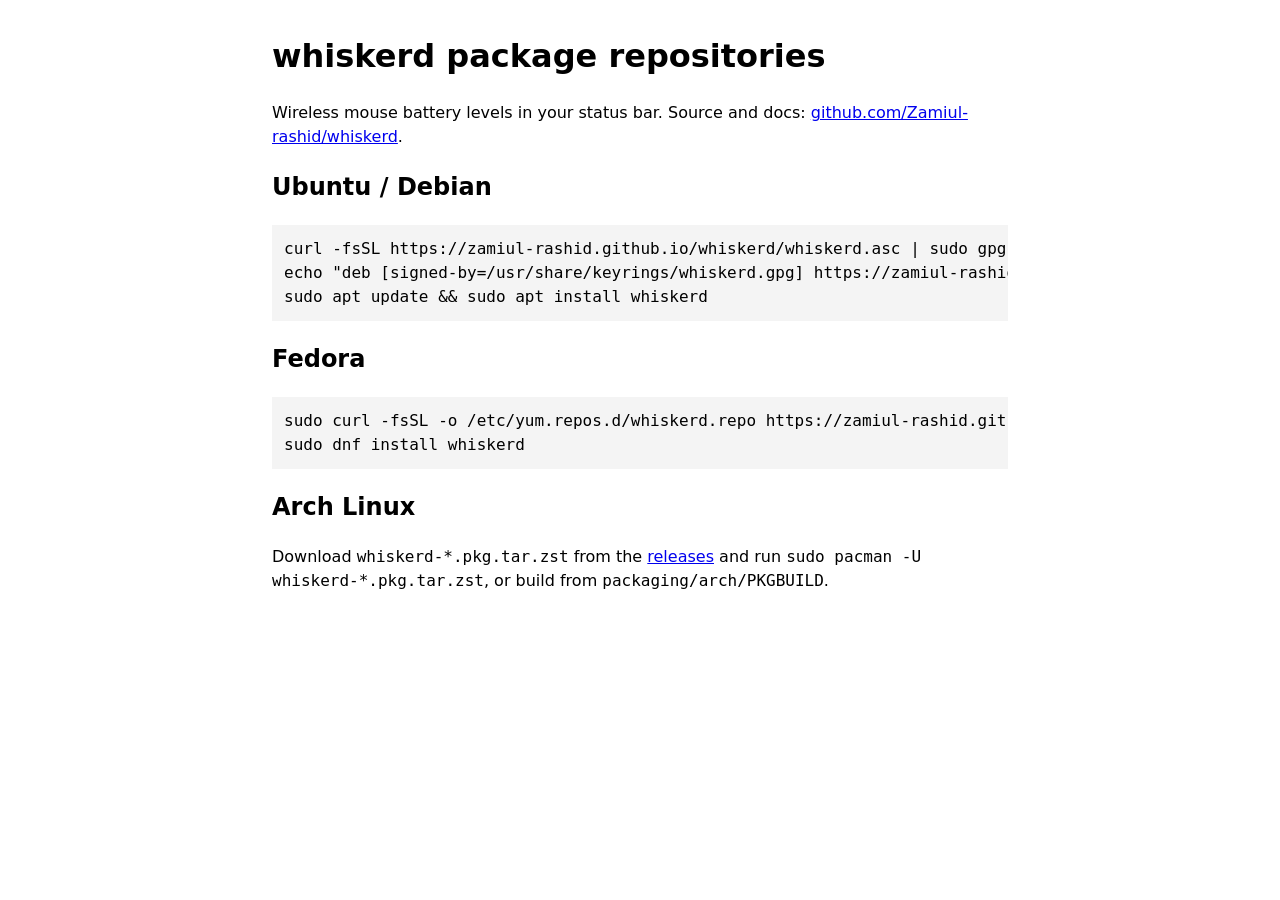
==== index.html @ 5b9346a3 "repo: v0.1.0" ====
<!doctype html>
<meta charset="utf-8">
<title>whiskerd packages</title>
<style>body{font:16px/1.5 system-ui,sans-serif;max-width:46rem;margin:2rem auto;padding:0 1rem}pre{background:#f4f4f4;padding:.75rem;overflow-x:auto}</style>
<h1>whiskerd package repositories</h1>
<p>Wireless mouse battery levels in your status bar. Source and docs:
<a href="https://github.com/Zamiul-rashid/whiskerd">github.com/Zamiul-rashid/whiskerd</a>.</p>
<h2>Ubuntu / Debian</h2>
<pre>curl -fsSL https://zamiul-rashid.github.io/whiskerd/whiskerd.asc | sudo gpg --dearmor -o /usr/share/keyrings/whiskerd.gpg
echo "deb [signed-by=/usr/share/keyrings/whiskerd.gpg] https://zamiul-rashid.github.io/whiskerd/apt stable main" | sudo tee /etc/apt/sources.list.d/whiskerd.list
sudo apt update && sudo apt install whiskerd</pre>
<h2>Fedora</h2>
<pre>sudo curl -fsSL -o /etc/yum.repos.d/whiskerd.repo https://zamiul-rashid.github.io/whiskerd/rpm/whiskerd.repo
sudo dnf install whiskerd</pre>
<h2>Arch Linux</h2>
<p>Download <code>whiskerd-*.pkg.tar.zst</code> from the
<a href="https://github.com/Zamiul-rashid/whiskerd/releases">releases</a> and run
<code>sudo pacman -U whiskerd-*.pkg.tar.zst</code>, or build from <code>packaging/arch/PKGBUILD</code>.</p>
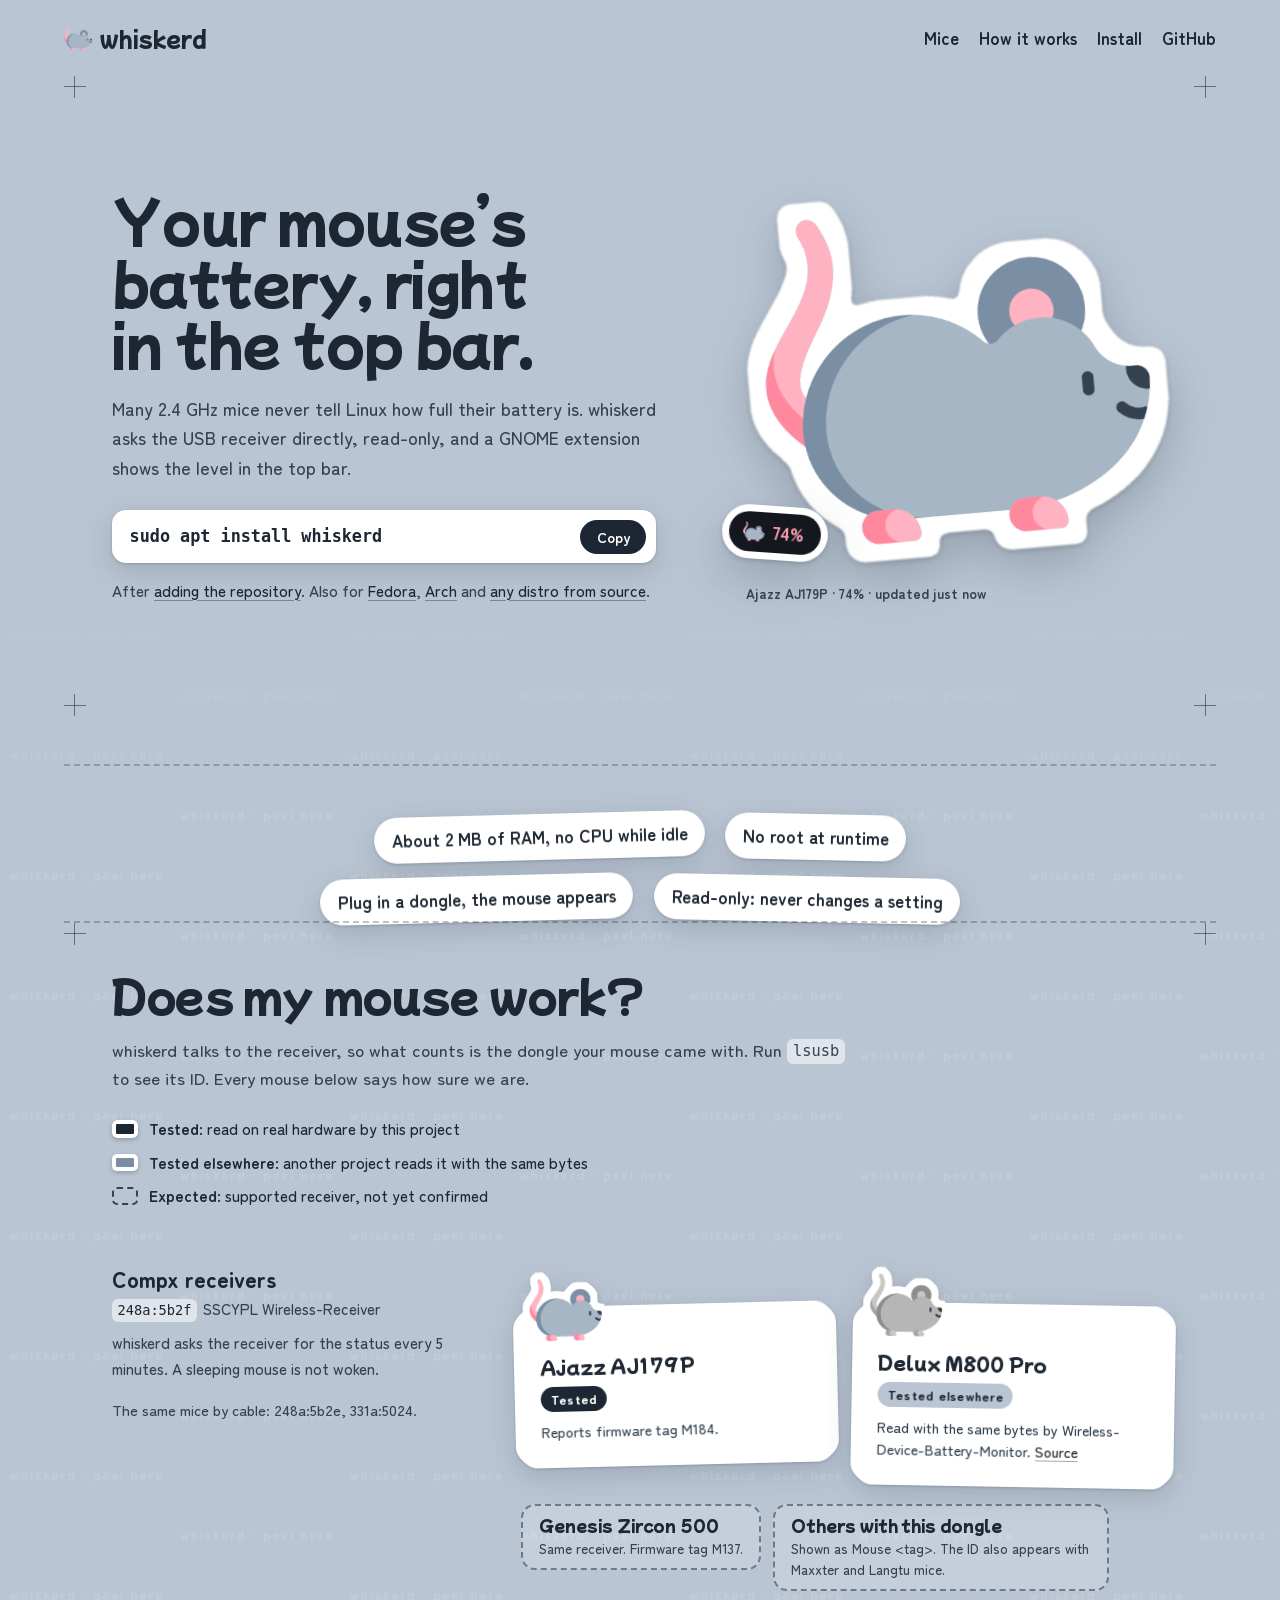
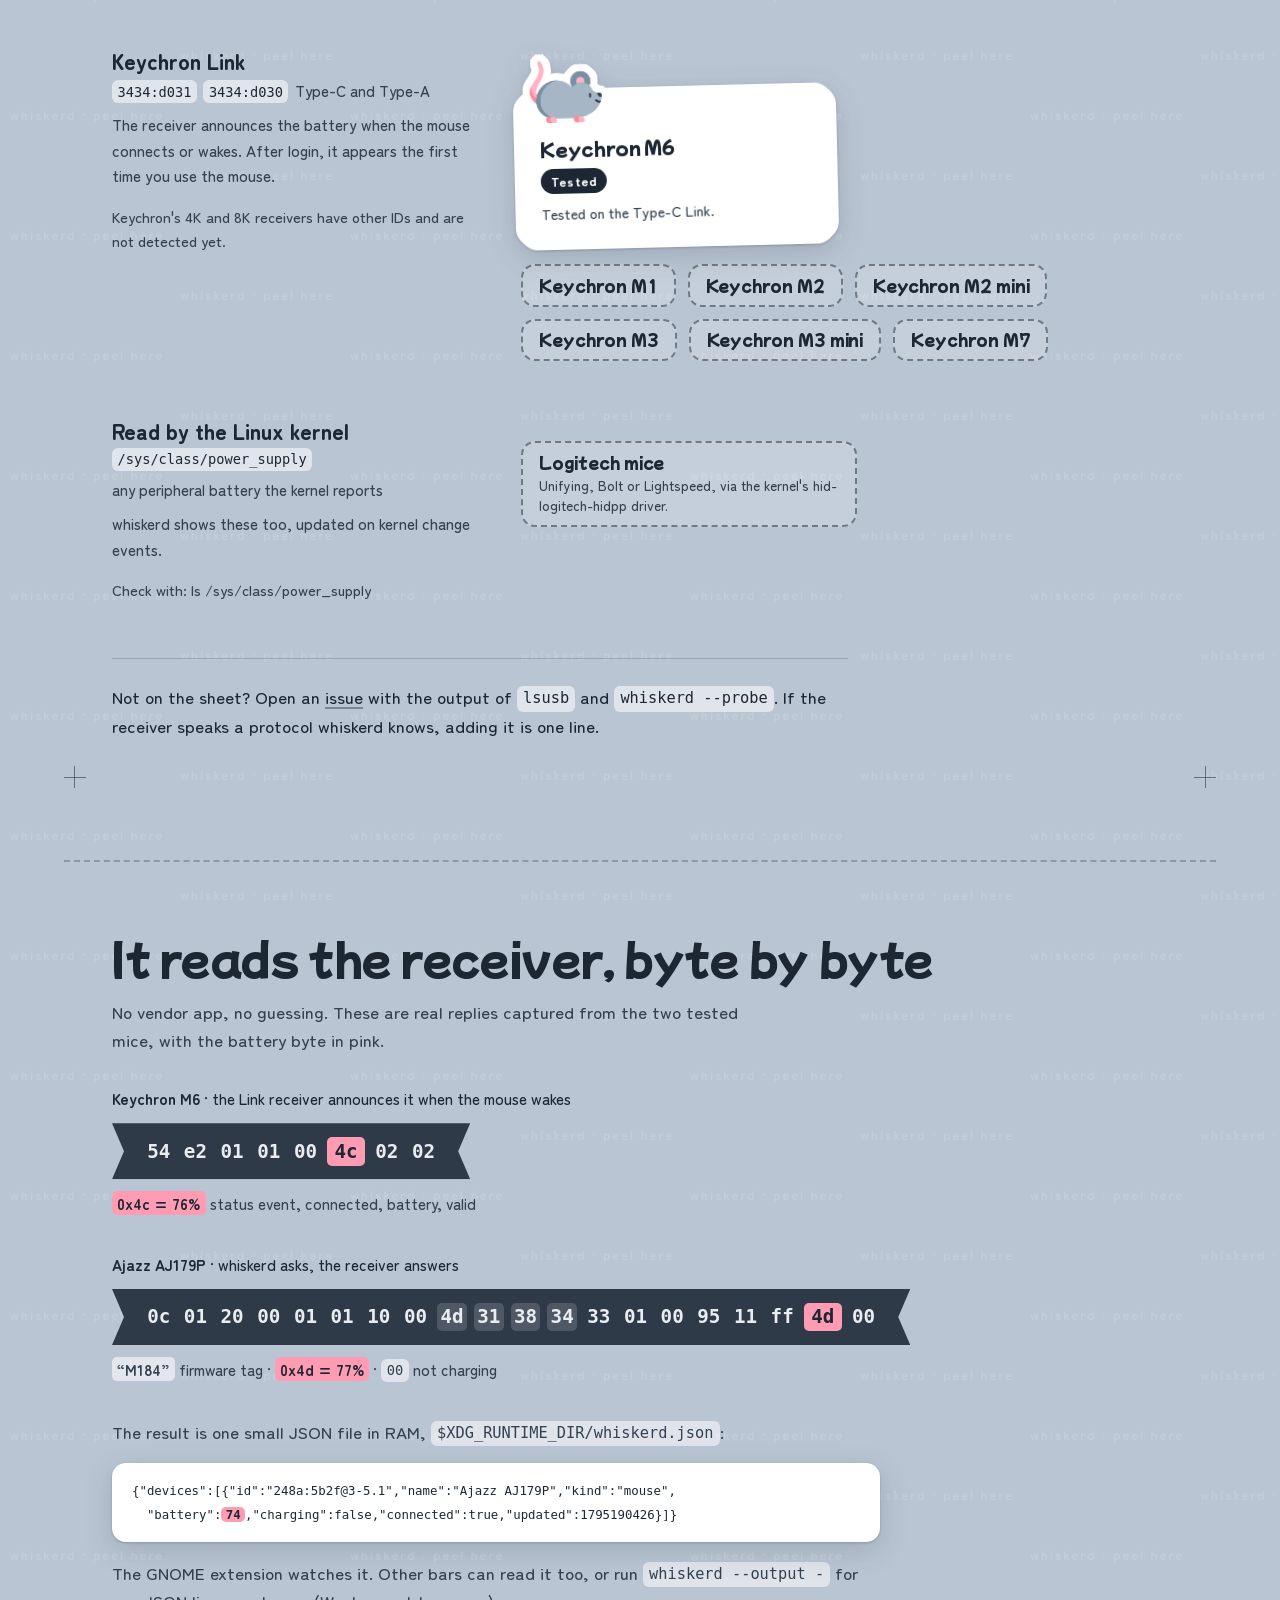
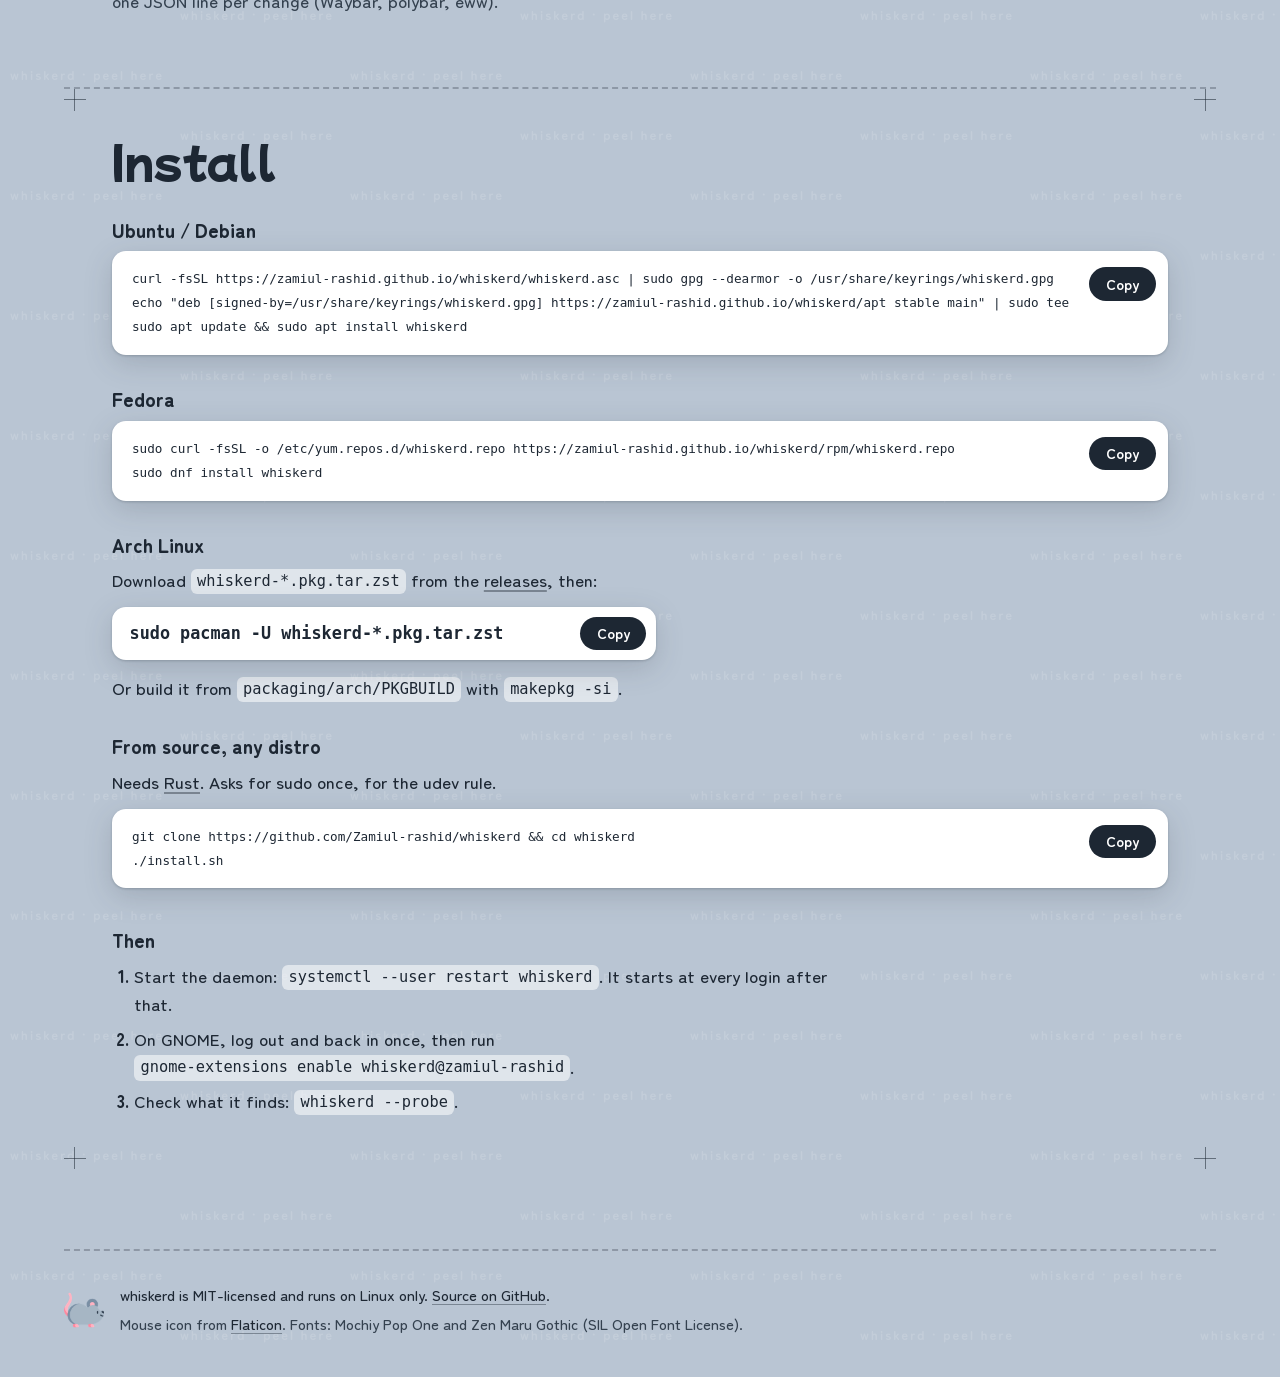
==== commit 526d212d: "website: 235dc54" ====
--- a/index.html
+++ b/index.html
@@ -1,18 +1,253 @@
 <!doctype html>
+<html lang="en">
+<head>
 <meta charset="utf-8">
-<title>whiskerd packages</title>
-<style>body{font:16px/1.5 system-ui,sans-serif;max-width:46rem;margin:2rem auto;padding:0 1rem}pre{background:#f4f4f4;padding:.75rem;overflow-x:auto}</style>
-<h1>whiskerd package repositories</h1>
-<p>Wireless mouse battery levels in your status bar. Source and docs:
-<a href="https://github.com/Zamiul-rashid/whiskerd">github.com/Zamiul-rashid/whiskerd</a>.</p>
-<h2>Ubuntu / Debian</h2>
-<pre>curl -fsSL https://zamiul-rashid.github.io/whiskerd/whiskerd.asc | sudo gpg --dearmor -o /usr/share/keyrings/whiskerd.gpg
+<meta name="viewport" content="width=device-width, initial-scale=1">
+<title>whiskerd: your wireless mouse's battery in the Linux top bar</title>
+<meta name="description" content="Wireless mouse battery levels in your Linux top bar, read straight from the USB receiver.">
+<meta name="theme-color" content="#b9c5d3">
+<link rel="icon" type="image/png" href="https://zamiul-rashid.github.io/whiskerd/favicon.png">
+<link rel="preload" href="https://zamiul-rashid.github.io/whiskerd/fonts/mochiy-pop-one-400.woff2" as="font" type="font/woff2" crossorigin>
+<link rel="stylesheet" href="https://zamiul-rashid.github.io/whiskerd/style.css?h=15bb3c3ffa8b542f92e1">
+<meta property="og:title" content="whiskerd">
+<meta property="og:description" content="Wireless mouse battery levels in your Linux top bar, read straight from the USB receiver.">
+<meta property="og:image" content="https://zamiul-rashid.github.io/whiskerd/img/mouse-sticker.png">
+</head>
+<body>
+<a class="skip" href="#mice">Skip to compatible mice</a>
+
+<header class="masthead">
+  <a class="wordmark" href="https://zamiul-rashid.github.io/whiskerd"><img src="https://zamiul-rashid.github.io/whiskerd/img/mouse-128.png" alt="" width="28" height="28">whiskerd</a>
+  <nav aria-label="Sections">
+    <a href="#mice">Mice</a>
+    <a href="#how">How it works</a>
+    <a href="#install">Install</a>
+    <a href="https://github.com/Zamiul-rashid/whiskerd">GitHub</a>
+  </nav>
+</header>
+
+<main>
+<section class="hero sheet" aria-labelledby="hero-title">
+  <div class="hero-copy">
+    <h1 id="hero-title">Your mouse’s battery, right in the top bar.</h1>
+    <p class="lede">Many 2.4&nbsp;GHz mice never tell Linux how full their battery is. whiskerd asks
+      the USB receiver directly, read-only, and a GNOME extension shows the level in the top bar.</p>
+    <div class="strip" data-copy>
+      <code>sudo apt install whiskerd</code>
+      <button type="button" class="copy">Copy</button>
+    </div>
+    <p class="strip-note">After <a href="#apt">adding the repository</a>. Also for
+      <a href="#fedora">Fedora</a>, <a href="#arch">Arch</a> and <a href="#source">any distro from source</a>.</p>
+  </div>
+
+  <div class="hero-art" aria-hidden="true">
+    <img class="mascot" src="https://zamiul-rashid.github.io/whiskerd/img/mouse-sticker.png" alt="" width="564" height="492">
+    <div class="topbar-sticker">
+      <img src="https://zamiul-rashid.github.io/whiskerd/img/mouse-128.png" alt="" width="22" height="22"><b>74%</b>
+    </div>
+    <p class="tb-caption">Ajazz AJ179P · 74% · updated just now</p>
+  </div>
+  <p class="sr-only">Illustration: whiskerd in the GNOME top bar, a small mouse icon and 74%.</p>
+</section>
+
+<ul class="facts" aria-label="At a glance">
+  <li>About 2&nbsp;MB of RAM, no CPU while idle</li>
+  <li>No root at runtime</li>
+  <li>Plug in a dongle, the mouse appears</li>
+  <li>Read-only: never changes a setting</li>
+</ul>
+
+<section id="mice" class="mice sheet" aria-labelledby="mice-title">
+  <div class="section-head">
+    <h2 id="mice-title">Does my mouse work?</h2>
+    <p>whiskerd talks to the receiver, so what counts is the dongle your mouse came with. Run
+      <code>lsusb</code> to see its ID. Every mouse below says how sure we are.</p>
+    <ul class="legend">
+      <li><span class="chip chip-tested"></span><span><b>Tested</b>: read on real hardware by this project</span></li>
+      <li><span class="chip chip-elsewhere"></span><span><b>Tested elsewhere</b>: another project reads it with the same bytes</span></li>
+      <li><span class="chip chip-expected"></span><span><b>Expected</b>: supported receiver, not yet confirmed</span></li>
+    </ul>
+  </div>
+  <div class="group">
+    <div class="group-aside">
+    <div class="group-head">
+      <h3>Compx receivers</h3>
+      <p class="ids"><code>248a:5b2f</code><span>SSCYPL Wireless-Receiver</span></p>
+      <p class="group-how">whiskerd asks the receiver for the status every 5 minutes. A sleeping mouse is not woken.</p>
+    </div>
+    <p class="group-foot">The same mice by cable: 248a:5b2e, 331a:5024.</p>
+    </div>
+    <div class="group-body">
+    <ul class="stickers">
+      <li class="sticker-wrap ev-tested">
+        <div class="sticker">
+          <img src="https://zamiul-rashid.github.io/whiskerd/img/mouse-128.png" alt="" width="72" height="72">
+          <div class="label">
+            <h4>Ajazz AJ179P</h4>
+            <p class="ev">Tested</p><p class="note">Reports firmware tag M184.</p>
+          </div>
+        </div>
+      </li>
+      <li class="sticker-wrap ev-elsewhere">
+        <div class="sticker">
+          <img src="https://zamiul-rashid.github.io/whiskerd/img/mouse-128.png" alt="" width="72" height="72">
+          <div class="label">
+            <h4>Delux M800 Pro</h4>
+            <p class="ev">Tested elsewhere</p><p class="note">Read with the same bytes by Wireless-Device-Battery-Monitor. <a href="https://github.com/krisgfx9/Wireless-Device-Battery-Monitor/pull/156">Source</a></p>
+          </div>
+        </div>
+      </li>
+    </ul>
+    <ul class="dielines" aria-label="Expected to work">
+      <li><h4>Genesis Zircon 500</h4><p class="note">Same receiver. Firmware tag M137.</p></li>
+      <li><h4>Others with this dongle</h4><p class="note">Shown as Mouse &lt;tag&gt;. The ID also appears with Maxxter and Langtu mice.</p></li>
+    </ul>
+    </div>
+  </div>
+  <div class="group">
+    <div class="group-aside">
+    <div class="group-head">
+      <h3>Keychron Link</h3>
+      <p class="ids"><code>3434:d031</code><code>3434:d030</code><span>Type-C and Type-A</span></p>
+      <p class="group-how">The receiver announces the battery when the mouse connects or wakes. After login, it appears the first time you use the mouse.</p>
+    </div>
+    <p class="group-foot">Keychron&#39;s 4K and 8K receivers have other IDs and are not detected yet.</p>
+    </div>
+    <div class="group-body">
+    <ul class="stickers">
+      <li class="sticker-wrap ev-tested">
+        <div class="sticker">
+          <img src="https://zamiul-rashid.github.io/whiskerd/img/mouse-128.png" alt="" width="72" height="72">
+          <div class="label">
+            <h4>Keychron M6</h4>
+            <p class="ev">Tested</p><p class="note">Tested on the Type-C Link.</p>
+          </div>
+        </div>
+      </li>
+    </ul>
+    <ul class="dielines" aria-label="Expected to work">
+      <li><h4>Keychron M1</h4></li>
+      <li><h4>Keychron M2</h4></li>
+      <li><h4>Keychron M2 mini</h4></li>
+      <li><h4>Keychron M3</h4></li>
+      <li><h4>Keychron M3 mini</h4></li>
+      <li><h4>Keychron M7</h4></li>
+    </ul>
+    </div>
+  </div>
+  <div class="group">
+    <div class="group-aside">
+    <div class="group-head">
+      <h3>Read by the Linux kernel</h3>
+      <p class="ids"><code>/sys/class/power_supply</code><span>any peripheral battery the kernel reports</span></p>
+      <p class="group-how">whiskerd shows these too, updated on kernel change events.</p>
+    </div>
+    <p class="group-foot">Check with: ls /sys/class/power_supply</p>
+    </div>
+    <div class="group-body">
+    <ul class="stickers">
+    </ul>
+    <ul class="dielines" aria-label="Expected to work">
+      <li><h4>Logitech mice</h4><p class="note">Unifying, Bolt or Lightspeed, via the kernel&#39;s hid-logitech-hidpp driver.</p></li>
+    </ul>
+    </div>
+  </div>
+
+  <p class="missing">Not on the sheet? Open an <a href="https://github.com/Zamiul-rashid/whiskerd/issues/new">issue</a> with the output of
+    <code>lsusb</code> and <code>whiskerd --probe</code>. If the receiver speaks a protocol whiskerd knows,
+    adding it is one line.</p>
+</section>
+
+<section id="how" class="how" aria-labelledby="how-title">
+  <h2 id="how-title">It reads the receiver, byte by byte</h2>
+  <p class="how-intro">No vendor app, no guessing. These are real replies captured from the two tested mice,
+    with the battery byte in pink.</p>
+
+  <figure class="tape">
+    <figcaption><b>Keychron M6</b> · the Link receiver announces it when the mouse wakes</figcaption>
+    <div class="bytes" role="img" aria-label="Bytes 54 e2 01 01 00 4c 02 02. Byte 4c is the battery: 76 percent.">
+      <span>54</span><span>e2</span><span>01</span><span>01</span><span>00</span><span class="hot">4c</span><span>02</span><span>02</span>
+    </div>
+    <p class="decode"><span class="hot-text">0x4c = 76%</span> status event, connected, battery, valid</p>
+  </figure>
+
+  <figure class="tape">
+    <figcaption><b>Ajazz AJ179P</b> · whiskerd asks, the receiver answers</figcaption>
+    <div class="bytes" role="img" aria-label="Reply bytes with firmware tag M184, battery byte 4d which is 77 percent, and charge state 00 meaning not charging.">
+      <span>0c</span><span>01</span><span>20</span><span>00</span><span>01</span><span>01</span><span>10</span><span>00</span><span class="tag">4d</span><span class="tag">31</span><span class="tag">38</span><span class="tag">34</span><span>33</span><span>01</span><span>00</span><span>95</span><span>11</span><span>ff</span><span class="hot">4d</span><span>00</span>
+    </div>
+    <p class="decode"><span class="tag-text">“M184”</span> firmware tag · <span class="hot-text">0x4d = 77%</span> · <code>00</code> not charging</p>
+  </figure>
+
+  <div class="json">
+    <p>The result is one small JSON file in RAM, <code>$XDG_RUNTIME_DIR/whiskerd.json</code>:</p>
+    <pre><code>{"devices":[{"id":"248a:5b2f@3-5.1","name":"Ajazz AJ179P","kind":"mouse",
+  "battery":<span class="hot-text">74</span>,"charging":false,"connected":true,"updated":1795190426}]}</code></pre>
+    <p>The GNOME extension watches it. Other bars can read it too, or run <code>whiskerd --output -</code>
+      for one JSON line per change (Waybar, polybar, eww).</p>
+  </div>
+</section>
+
+<section id="install" class="install sheet" aria-labelledby="install-title">
+  <h2 id="install-title">Install</h2>
+
+  <div class="distro" id="apt">
+    <h3>Ubuntu / Debian</h3>
+    <div class="strip strip-block" data-copy>
+      <pre><code>curl -fsSL https://zamiul-rashid.github.io/whiskerd/whiskerd.asc | sudo gpg --dearmor -o /usr/share/keyrings/whiskerd.gpg
 echo "deb [signed-by=/usr/share/keyrings/whiskerd.gpg] https://zamiul-rashid.github.io/whiskerd/apt stable main" | sudo tee /etc/apt/sources.list.d/whiskerd.list
-sudo apt update && sudo apt install whiskerd</pre>
-<h2>Fedora</h2>
-<pre>sudo curl -fsSL -o /etc/yum.repos.d/whiskerd.repo https://zamiul-rashid.github.io/whiskerd/rpm/whiskerd.repo
-sudo dnf install whiskerd</pre>
-<h2>Arch Linux</h2>
-<p>Download <code>whiskerd-*.pkg.tar.zst</code> from the
-<a href="https://github.com/Zamiul-rashid/whiskerd/releases">releases</a> and run
-<code>sudo pacman -U whiskerd-*.pkg.tar.zst</code>, or build from <code>packaging/arch/PKGBUILD</code>.</p>
+sudo apt update &amp;&amp; sudo apt install whiskerd</code></pre>
+      <button type="button" class="copy">Copy</button>
+    </div>
+  </div>
+
+  <div class="distro" id="fedora">
+    <h3>Fedora</h3>
+    <div class="strip strip-block" data-copy>
+      <pre><code>sudo curl -fsSL -o /etc/yum.repos.d/whiskerd.repo https://zamiul-rashid.github.io/whiskerd/rpm/whiskerd.repo
+sudo dnf install whiskerd</code></pre>
+      <button type="button" class="copy">Copy</button>
+    </div>
+  </div>
+
+  <div class="distro" id="arch">
+    <h3>Arch Linux</h3>
+    <p>Download <code>whiskerd-*.pkg.tar.zst</code> from the <a href="https://github.com/Zamiul-rashid/whiskerd/releases">releases</a>, then:</p>
+    <div class="strip" data-copy>
+      <code>sudo pacman -U whiskerd-*.pkg.tar.zst</code>
+      <button type="button" class="copy">Copy</button>
+    </div>
+    <p>Or build it from <a href="https://github.com/Zamiul-rashid/whiskerd/blob/main/packaging/arch/PKGBUILD"><code>packaging/arch/PKGBUILD</code></a> with <code>makepkg -si</code>.</p>
+  </div>
+
+  <div class="distro" id="source">
+    <h3>From source, any distro</h3>
+    <p>Needs <a href="https://rustup.rs">Rust</a>. Asks for sudo once, for the udev rule.</p>
+    <div class="strip strip-block" data-copy>
+      <pre><code>git clone https://github.com/Zamiul-rashid/whiskerd &amp;&amp; cd whiskerd
+./install.sh</code></pre>
+      <button type="button" class="copy">Copy</button>
+    </div>
+  </div>
+
+  <div class="after">
+    <h3>Then</h3>
+    <ol>
+      <li>Start the daemon: <code>systemctl --user restart whiskerd</code>. It starts at every login after that.</li>
+      <li>On GNOME, log out and back in once, then run <code>gnome-extensions enable whiskerd@zamiul-rashid</code>.</li>
+      <li>Check what it finds: <code>whiskerd --probe</code>.</li>
+    </ol>
+  </div>
+</section>
+</main>
+
+<footer class="foot">
+  <img src="https://zamiul-rashid.github.io/whiskerd/img/mouse-128.png" alt="" width="40" height="40">
+  <p>whiskerd is MIT-licensed and runs on Linux only. <a href="https://github.com/Zamiul-rashid/whiskerd">Source on GitHub</a>.</p>
+  <p class="credit">Mouse icon from <a href="https://www.flaticon.com/free-icon/mouse_1682033">Flaticon</a>.
+    Fonts: Mochiy Pop One and Zen Maru Gothic (SIL Open Font License).</p>
+</footer>
+
+<script src="https://zamiul-rashid.github.io/whiskerd/copy.js?h=ffa8ccd386a51fea3446" defer></script>
+</body>
+</html>
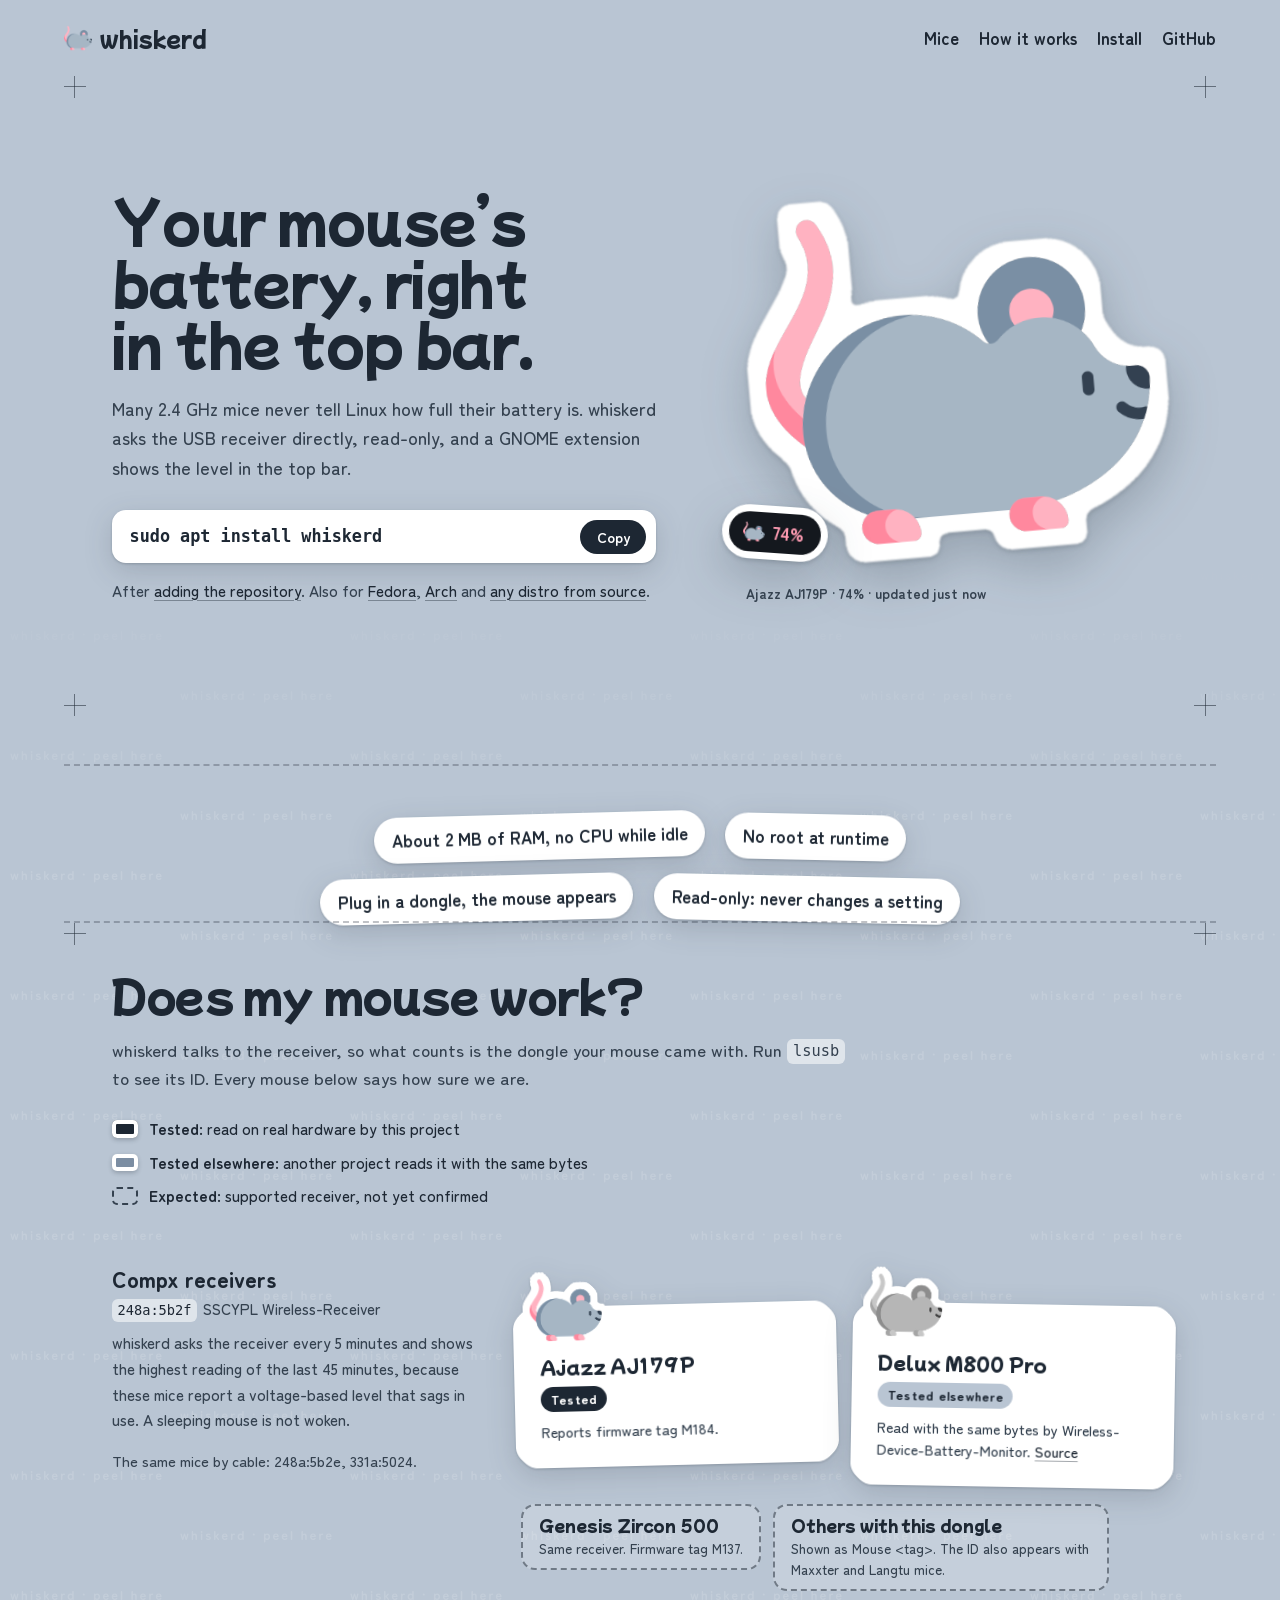
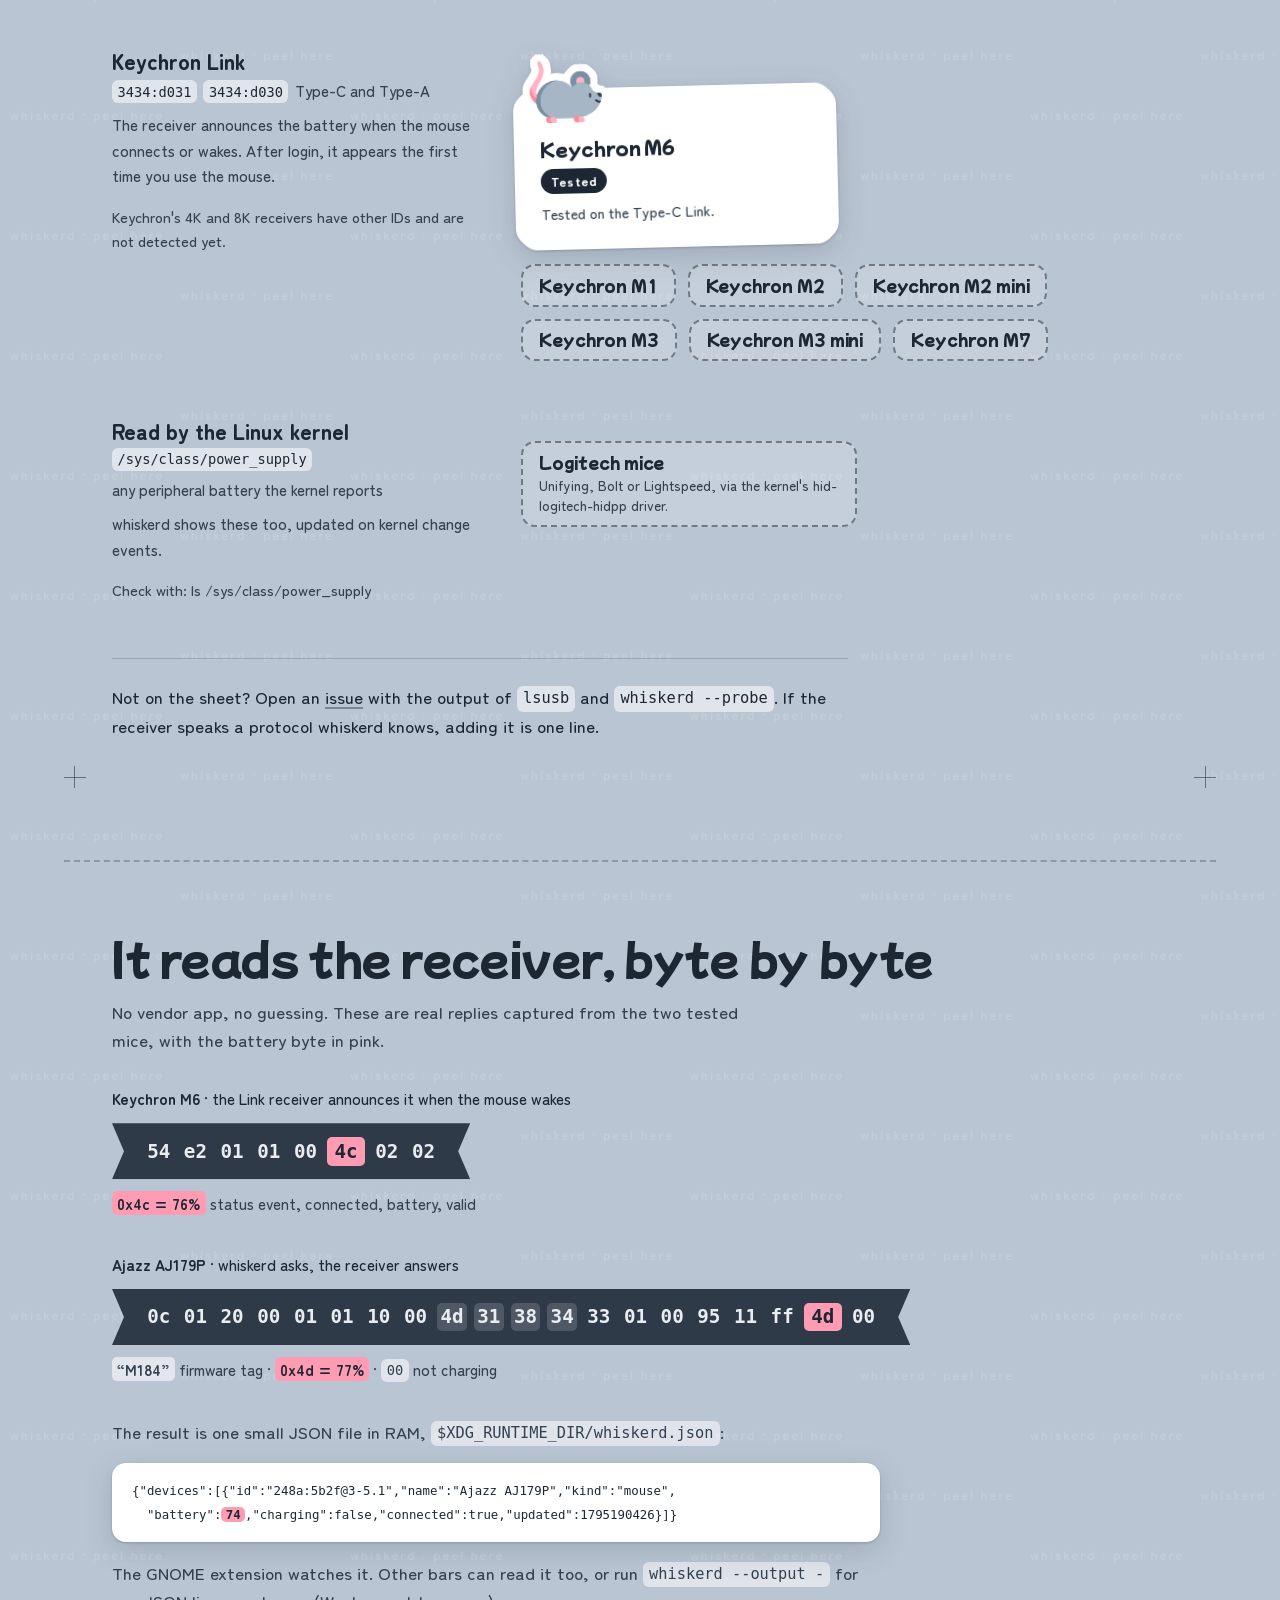
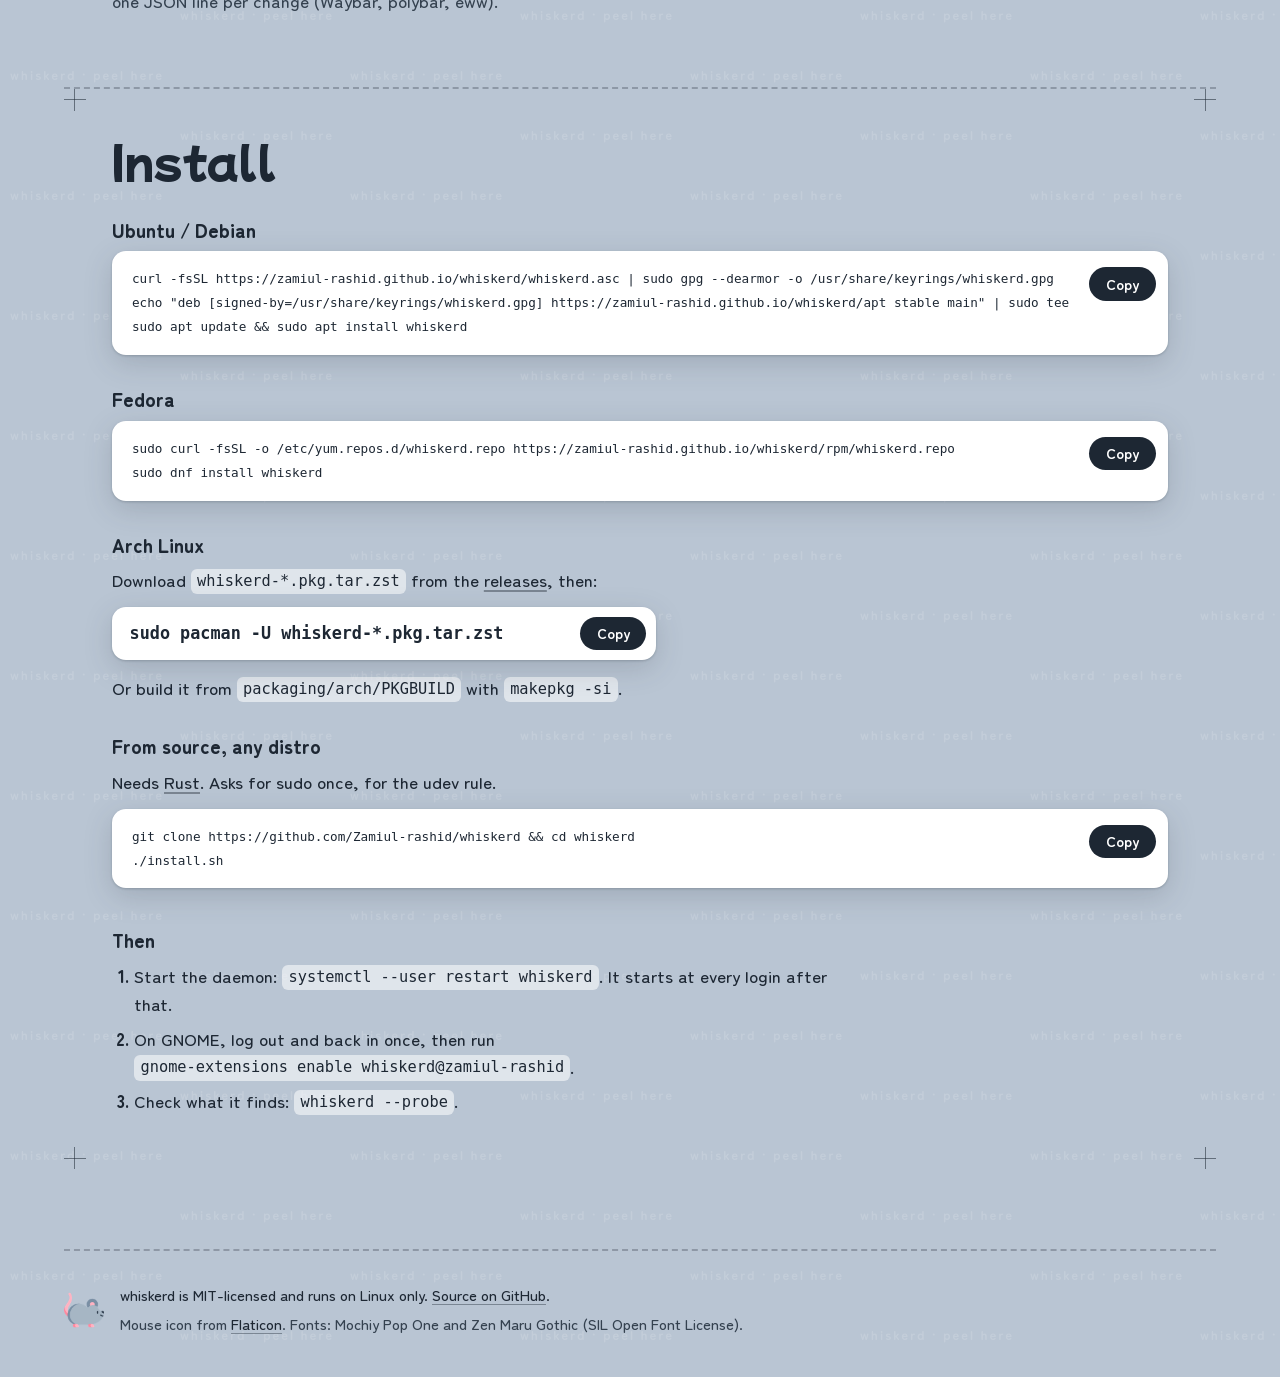
==== commit bc93a9d4: "website: feb2a98" ====
--- a/index.html
+++ b/index.html
@@ -73,7 +73,7 @@
     <div class="group-head">
       <h3>Compx receivers</h3>
       <p class="ids"><code>248a:5b2f</code><span>SSCYPL Wireless-Receiver</span></p>
-      <p class="group-how">whiskerd asks the receiver for the status every 5 minutes. A sleeping mouse is not woken.</p>
+      <p class="group-how">whiskerd asks the receiver every 5 minutes and shows the highest reading of the last 45 minutes, because these mice report a voltage-based level that sags in use. A sleeping mouse is not woken.</p>
     </div>
     <p class="group-foot">The same mice by cable: 248a:5b2e, 331a:5024.</p>
     </div>
